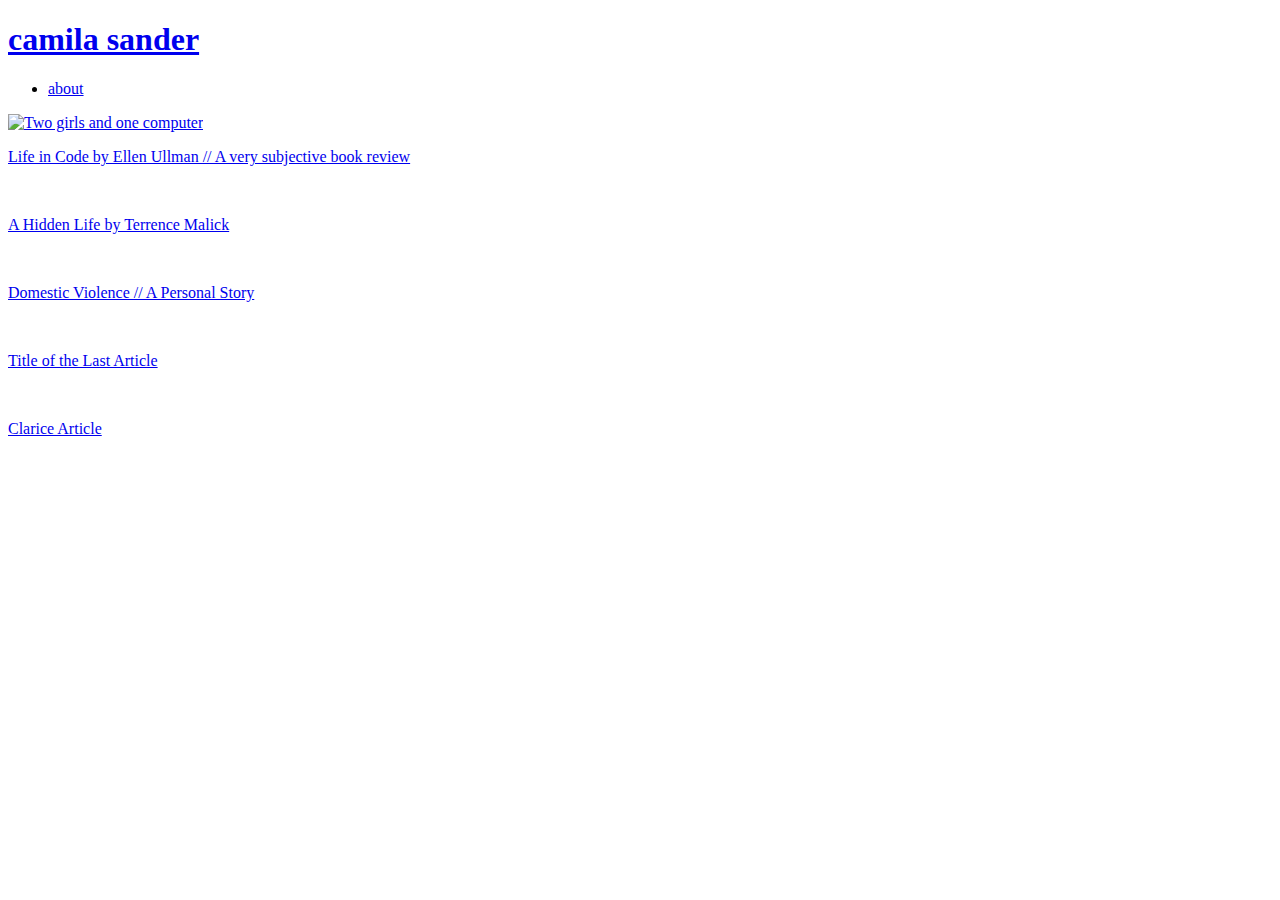
==== index.html @ 8f966b5d "Add files via upload" ====
<!DOCTYPE html>
<html>
    <head>
        <meta charset="UTF-8">
        <meta name="viewport" content="width=device-width, initial-scale=1.0">

        <link rel="stylesheet" href="styles/styles.css">
        <link href="https://fonts.googleapis.com/css2?family=Inconsolata&display=swap" rel="stylesheet"> 

        <title>camila sander</title>
    </head>
    <body>
        <header>
            <nav>
            
                <h1><a href="../index.html">camila sander</a></h1>

                <ul>
                    <li><a href="about.html">about</a></li>
                </ul>

            </nav>         
        </header>

        <main>
            <div class="wrapper">
                <a href="/lifeincode.html"><img src="img/lifeincode1.jpg" alt="Two girls and one computer">
                <p class="article-title">Life in Code by Ellen Ullman // A very subjective book review</p></a>
            </div>
            <div class="wrapper">
                <a href="ahiddenlife.html"><img src="img/ahiddenlife2.jpg" alt="" class="life-in-code-img">
                <p class="article-title">A Hidden Life by Terrence Malick</p></a>
            </div>
            <div class="wrapper">
                <a href="domesticviolence.html"><img src="img/domesticviolence2.jpg" alt="">
                <p class="article-title">Domestic Violence // A Personal Story</p></a> 
            </div>
            <div class="wrapper">
                <a href="#"><img src="img/sunset.jpg" alt="">
                <p class="article-title">Title of the Last Article</p></a>
            </div>
             <div class="wrapper">
                <a href="clarice.html"><img src="img/clarice1.jpg" alt="">
                <p class="article-title">Clarice Article</p></a>
            </div>
        </main>

    </body>

    <footer>
        
    </footer>

</html>
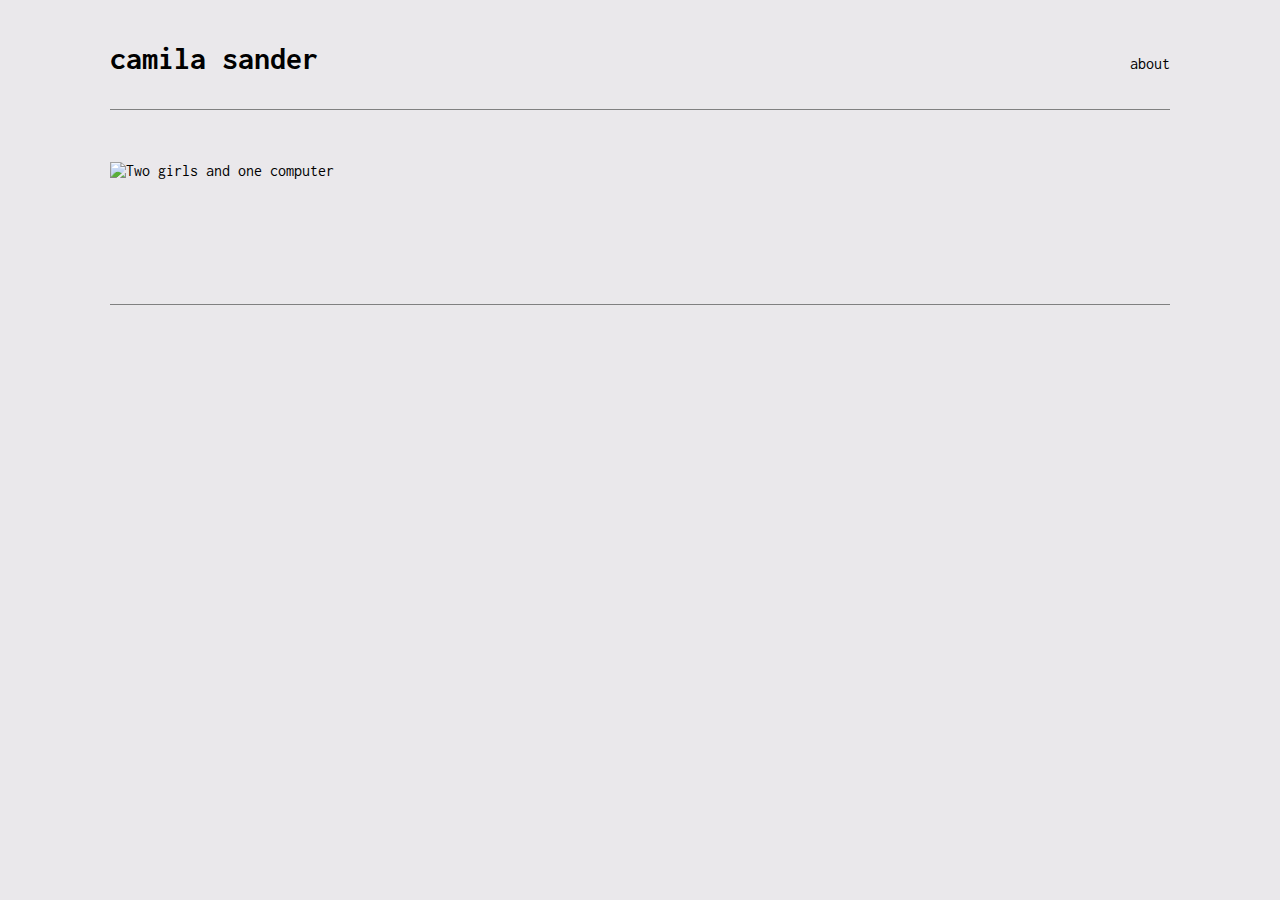
==== commit faf13a2e: "Update index.html" ====
--- a/index.html
+++ b/index.html
@@ -4,7 +4,7 @@
         <meta charset="UTF-8">
         <meta name="viewport" content="width=device-width, initial-scale=1.0">
 
-        <link rel="stylesheet" href="styles/styles.css">
+        <link rel="stylesheet" href="styles.css">
         <link href="https://fonts.googleapis.com/css2?family=Inconsolata&display=swap" rel="stylesheet"> 
 
         <title>camila sander</title>
@@ -51,4 +51,4 @@
         
     </footer>
 
-</html>+</html>
--- a/styles.css
+++ b/styles.css
@@ -0,0 +1,153 @@
+::selection {
+  background-color: #ad2079;
+}
+
+::-moz-selection {
+  background-color: #ad2079;
+}
+
+body {
+  padding-left: 8vw;
+  padding-right: 8vw;
+  font-family: 'Inconsolata', monospace;
+  background-color:#EAE8EB;
+}
+
+nav {
+  overflow: auto;
+  padding: 1vw 0;
+  display: flex;
+  align-items: baseline;
+  justify-content: space-between;
+  border-bottom: solid thin;
+  border: 0;
+}  
+  
+h1 {
+  display: inline;
+}
+
+ul {
+  list-style: none;
+  float: right;
+}
+
+a { 
+  text-decoration: none;
+  color: black;
+  transition: color 1s;
+}
+  
+a:hover {
+  color: grey;
+  font-weight: bold;
+  transition: color .5s;
+}
+
+.about {
+  display: block;
+}
+  
+main {
+  display: block;
+  overflow: hidden;
+  column-count: 3;
+  column-gap: 4vw;
+  padding-bottom: 2vw;
+  padding-top: 4vw;
+  min-width: 100%;
+  border-top: solid thin grey;
+}
+
+p {
+  margin-top: 0;
+}
+
+.wrapper {
+  position: relative;
+  width: 100%;
+}
+
+.article-title {
+  position: absolute;
+  top: 0;
+  bottom: 0;
+  left: 0;
+  right: 0;
+  background: rgba(173, 32, 121, 0.72);
+  color: rgb(0, 0, 0);
+  visibility: hidden;
+  opacity: 0;
+  margin-bottom: 0;
+  padding: 5vw;
+  font-size: 1.5vw; 
+}
+
+.wrapper:hover .article-title {
+  visibility: visible;
+  opacity: 1;
+}
+
+  
+.article-page {
+  display: block;
+  overflow: hidden;
+  column-count: 2;
+  column-gap: 4vw;
+  padding-bottom: 5%;
+  min-width: 100%;
+}
+  
+article, figure {
+  display: inline;
+  min-width: 27em;
+  padding-bottom: 1em;
+  padding: 0;
+  border: 0;
+  margin: 0;
+}
+  
+img, a img {
+  display: block;
+  width: 100%;
+  margin: 3vw auto 3vw auto;
+}
+  
+a img {
+  margin: 0 auto 4vw auto;
+  transition: opacity 0.5s;
+}
+  
+a img:hover {
+  opacity: .5;
+}
+  
+footer {
+  border-top: solid thin;
+  border-color: grey;
+  padding-top: 3em;
+  padding-bottom: 3em;
+  font-size: small;
+}
+  
+@media only screen and (max-width: 800px) {
+  
+  main {
+  column-count: 2;
+  }
+  
+  body {
+  padding: 4em;
+  }
+}
+  
+  @media only screen and (max-width: 600px) {
+  
+  main, .article-page {
+  column-count: 1;
+  }
+  
+  body {
+  padding: 2em;
+  }
+}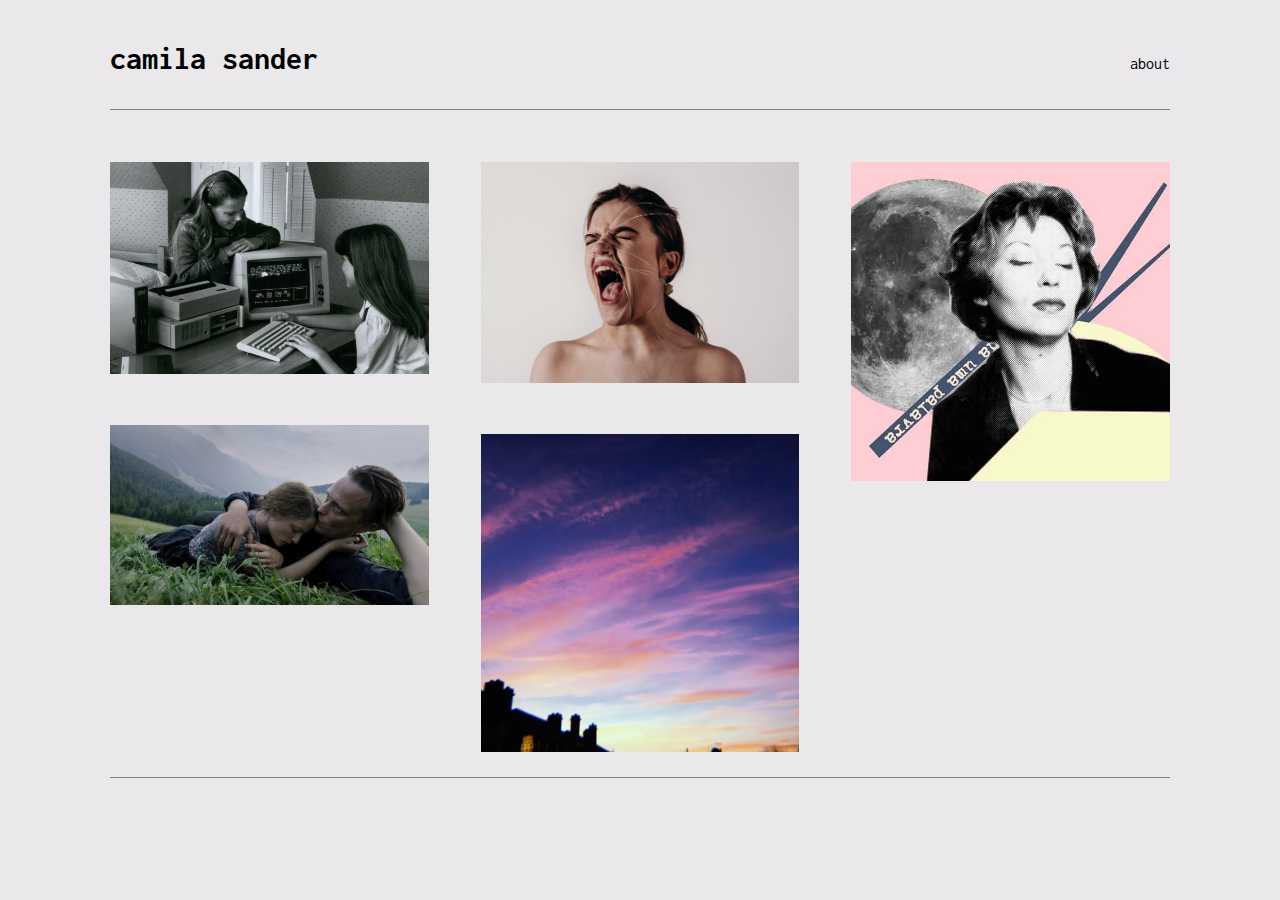
==== commit a63487b1: "Update index.html" ====
--- a/index.html
+++ b/index.html
@@ -24,23 +24,23 @@
 
         <main>
             <div class="wrapper">
-                <a href="/lifeincode.html"><img src="img/lifeincode1.jpg" alt="Two girls and one computer">
+                <a href="/lifeincode.html"><img src="lifeincode1.jpg" alt="Two girls and one computer">
                 <p class="article-title">Life in Code by Ellen Ullman // A very subjective book review</p></a>
             </div>
             <div class="wrapper">
-                <a href="ahiddenlife.html"><img src="img/ahiddenlife2.jpg" alt="" class="life-in-code-img">
+                <a href="ahiddenlife.html"><img src="ahiddenlife2.jpg" alt="" class="life-in-code-img">
                 <p class="article-title">A Hidden Life by Terrence Malick</p></a>
             </div>
             <div class="wrapper">
-                <a href="domesticviolence.html"><img src="img/domesticviolence2.jpg" alt="">
+                <a href="domesticviolence.html"><img src="domesticviolence2.jpg" alt="">
                 <p class="article-title">Domestic Violence // A Personal Story</p></a> 
             </div>
             <div class="wrapper">
-                <a href="#"><img src="img/sunset.jpg" alt="">
+                <a href="#"><img src="sunset.jpg" alt="">
                 <p class="article-title">Title of the Last Article</p></a>
             </div>
              <div class="wrapper">
-                <a href="clarice.html"><img src="img/clarice1.jpg" alt="">
+                <a href="clarice.html"><img src="clarice1.jpg" alt="">
                 <p class="article-title">Clarice Article</p></a>
             </div>
         </main>
